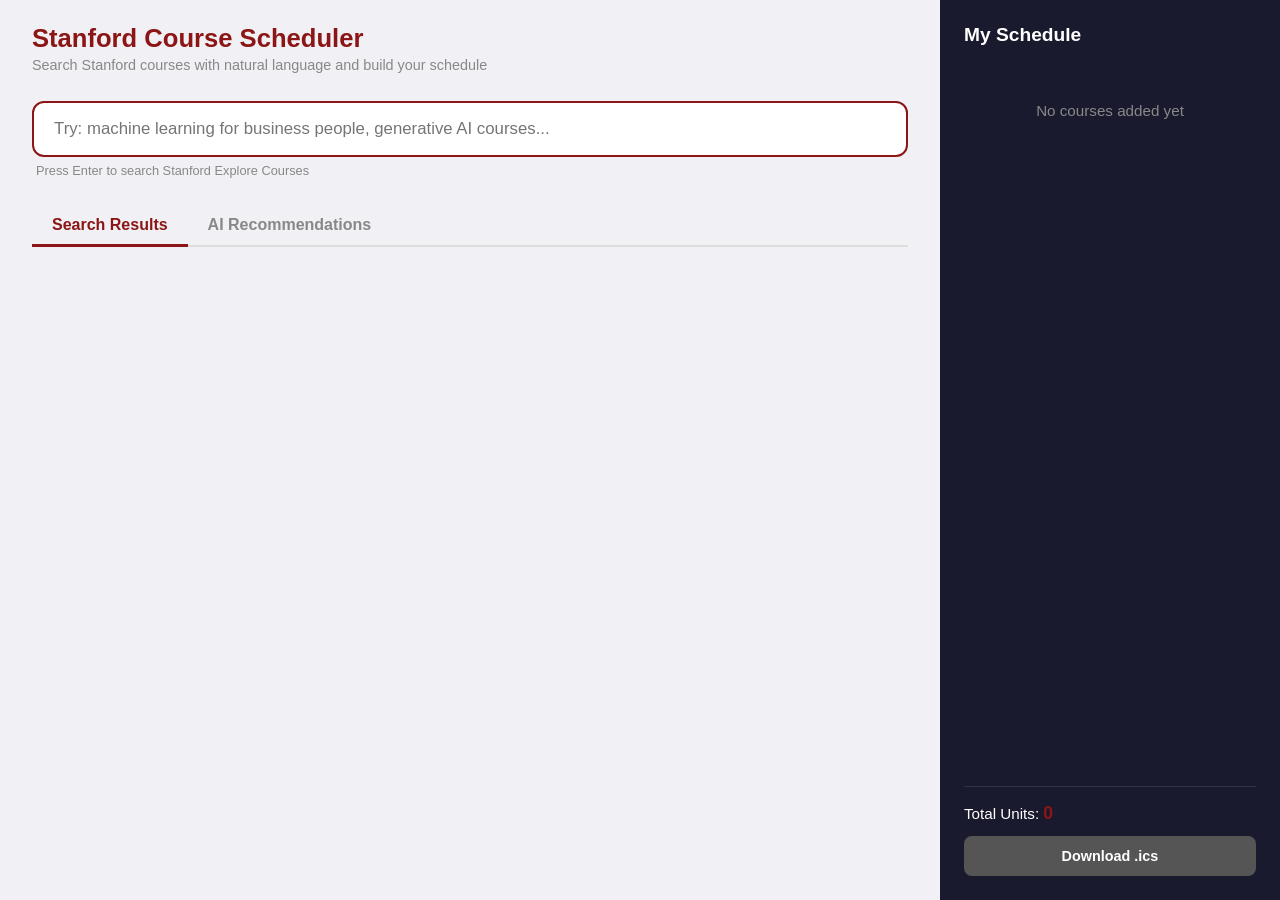
==== stanford_scheduler/templates/index.html @ 3c8c8d0f "feat: Stanford course scheduler web app with NL search and GSB AI recs Co-Authored-By: Claude Opus 4" ====
<!DOCTYPE html>
<html lang="en">
<head>
<meta charset="UTF-8">
<meta name="viewport" content="width=device-width, initial-scale=1.0">
<title>Stanford Course Scheduler</title>
<style>
*{margin:0;padding:0;box-sizing:border-box}
:root{--cardinal:#8C1515;--cardinal-dark:#6b1010;--dark:#1a1a2e;--darker:#16162a;--gray:#f4f4f8;--text:#333;--light-text:#888}
body{font-family:-apple-system,BlinkMacSystemFont,'Segoe UI',Roboto,sans-serif;background:#f0f0f5;color:var(--text);display:flex;min-height:100vh}
.main{flex:1;padding:24px 32px;overflow-y:auto;max-width:calc(100% - 340px)}
.sidebar{width:340px;background:var(--dark);color:#fff;padding:24px;display:flex;flex-direction:column;position:fixed;right:0;top:0;bottom:0;overflow-y:auto}
.logo{font-size:1.6rem;font-weight:700;color:var(--cardinal);margin-bottom:4px}
.subtitle{color:var(--light-text);font-size:.9rem;margin-bottom:28px}
.search-box{position:relative;margin-bottom:28px}
.search-box input{width:100%;padding:16px 20px;font-size:1.05rem;border:2px solid #ddd;border-radius:12px;outline:none;transition:border .2s}
.search-box input:focus{border-color:var(--cardinal)}
.search-box .hint{font-size:.8rem;color:var(--light-text);margin-top:6px;padding-left:4px}
.tabs{display:flex;gap:0;margin-bottom:20px;border-bottom:2px solid #ddd}
.tab{padding:10px 20px;cursor:pointer;font-weight:600;color:var(--light-text);border-bottom:3px solid transparent;margin-bottom:-2px;transition:all .2s}
.tab.active{color:var(--cardinal);border-bottom-color:var(--cardinal)}
.tab:hover{color:var(--cardinal-dark)}
.spinner{display:none;text-align:center;padding:40px}
.spinner.show{display:block}
.spinner::after{content:'';display:inline-block;width:36px;height:36px;border:4px solid #ddd;border-top-color:var(--cardinal);border-radius:50%;animation:spin .7s linear infinite}
@keyframes spin{to{transform:rotate(360deg)}}
.results{display:grid;gap:16px}
.card{background:#fff;border-radius:12px;padding:20px;box-shadow:0 2px 8px rgba(0,0,0,.06);transition:box-shadow .2s}
.card:hover{box-shadow:0 4px 16px rgba(0,0,0,.1)}
.card-code{font-weight:700;font-size:1.05rem;color:var(--cardinal)}
.card-title{font-weight:700;font-size:1.05rem;margin-left:4px}
.card-meta{font-size:.85rem;color:var(--light-text);margin:6px 0 8px}
.card-desc{font-size:.9rem;line-height:1.5;display:-webkit-box;-webkit-line-clamp:2;-webkit-box-orient:vertical;overflow:hidden;cursor:pointer;transition:all .2s}
.card-desc.expanded{-webkit-line-clamp:unset}
.card-category{display:inline-block;background:var(--gray);color:var(--cardinal);font-size:.75rem;font-weight:600;padding:3px 10px;border-radius:20px;margin-bottom:8px}
.card-why{font-size:.85rem;color:#555;font-style:italic;margin:8px 0;line-height:1.4}
.btn-add{background:var(--cardinal);color:#fff;border:none;padding:8px 16px;border-radius:8px;cursor:pointer;font-size:.85rem;font-weight:600;margin-top:10px;transition:background .2s}
.btn-add:hover{background:var(--cardinal-dark)}
.btn-add.added{background:#555;cursor:default}
.empty-msg{text-align:center;color:var(--light-text);padding:40px 0;font-size:.95rem}
/* Sidebar */
.sidebar h2{font-size:1.2rem;margin-bottom:16px;display:flex;align-items:center;gap:8px}
.schedule-list{flex:1;overflow-y:auto}
.schedule-item{background:var(--darker);border-radius:8px;padding:12px;margin-bottom:10px;display:flex;justify-content:space-between;align-items:center}
.schedule-item .info{flex:1}
.schedule-item .info .name{font-size:.9rem;font-weight:600}
.schedule-item .info .units{font-size:.8rem;color:#999}
.btn-remove{background:none;border:none;color:#ff6b6b;cursor:pointer;font-size:1.1rem;padding:4px 8px}
.btn-remove:hover{color:#ff4444}
.sidebar-footer{border-top:1px solid rgba(255,255,255,.1);padding-top:16px;margin-top:16px}
.total-units{font-size:.95rem;margin-bottom:12px}
.total-units span{font-weight:700;color:var(--cardinal);font-size:1.1rem}
.btn-export{width:100%;padding:12px;background:var(--cardinal);color:#fff;border:none;border-radius:8px;font-size:.9rem;font-weight:600;cursor:pointer;transition:background .2s}
.btn-export:hover{background:var(--cardinal-dark)}
.btn-export:disabled{background:#555;cursor:default}
/* Toast */
.toast-container{position:fixed;bottom:24px;left:50%;transform:translateX(-50%);z-index:1000;display:flex;flex-direction:column;gap:8px;align-items:center}
.toast{background:#333;color:#fff;padding:10px 20px;border-radius:8px;font-size:.9rem;animation:fadeInUp .3s,fadeOut .3s 2s forwards;pointer-events:none}
@keyframes fadeInUp{from{opacity:0;transform:translateY(10px)}to{opacity:1;transform:translateY(0)}}
@keyframes fadeOut{to{opacity:0;transform:translateY(-10px)}}
/* Mobile */
@media(max-width:768px){
  .main{max-width:100%;padding:16px}
  .sidebar{position:relative;width:100%}
  body{flex-direction:column}
}
</style>
</head>
<body>
<div class="main">
  <div class="logo">Stanford Course Scheduler</div>
  <p class="subtitle">Search Stanford courses with natural language and build your schedule</p>
  <div class="search-box">
    <input type="text" id="searchInput" placeholder="Try: machine learning for business people, generative AI courses..." autofocus>
    <div class="hint">Press Enter to search Stanford Explore Courses</div>
  </div>
  <div class="tabs">
    <div class="tab active" data-tab="search" onclick="switchTab('search')">Search Results</div>
    <div class="tab" data-tab="recs" onclick="switchTab('recs')">AI Recommendations</div>
  </div>
  <div class="spinner" id="spinner"></div>
  <div class="results" id="searchResults"></div>
  <div class="results" id="recsResults" style="display:none"></div>
</div>
<div class="sidebar">
  <h2>My Schedule</h2>
  <div class="schedule-list" id="scheduleList">
    <div class="empty-msg" id="emptyMsg">No courses added yet</div>
  </div>
  <div class="sidebar-footer">
    <div class="total-units">Total Units: <span id="totalUnits">0</span></div>
    <button class="btn-export" id="exportBtn" onclick="exportICS()" disabled>Download .ics</button>
  </div>
</div>
<div class="toast-container" id="toasts"></div>

<script>
const schedule = [];
const searchInput = document.getElementById('searchInput');
const searchResults = document.getElementById('searchResults');
const recsResults = document.getElementById('recsResults');
const spinner = document.getElementById('spinner');
const scheduleList = document.getElementById('scheduleList');
const emptyMsg = document.getElementById('emptyMsg');
const totalUnitsEl = document.getElementById('totalUnits');
const exportBtn = document.getElementById('exportBtn');

function toast(msg) {
  const t = document.createElement('div');
  t.className = 'toast';
  t.textContent = msg;
  document.getElementById('toasts').appendChild(t);
  setTimeout(() => t.remove(), 2500);
}

function switchTab(tab) {
  document.querySelectorAll('.tab').forEach(t => t.classList.toggle('active', t.dataset.tab === tab));
  searchResults.style.display = tab === 'search' ? 'grid' : 'none';
  recsResults.style.display = tab === 'recs' ? 'grid' : 'none';
  if (tab === 'recs' && recsResults.children.length === 0) loadRecs();
}

function isInSchedule(code) {
  return schedule.some(c => c.code === code);
}

function makeCard(course, isRec) {
  const div = document.createElement('div');
  div.className = 'card';
  const added = isInSchedule(course.code);
  div.innerHTML = `
    ${isRec ? '<div class="card-category">' + course.category + '</div>' : ''}
    <div><span class="card-code">${course.code}</span><span class="card-title"> — ${course.title}</span></div>
    <div class="card-meta">${course.units} units · ${course.term}</div>
    ${isRec ? '<div class="card-why">' + course.why_gsb + '</div>' : ''}
    <div class="card-desc" onclick="this.classList.toggle('expanded')">${course.description || 'No description available.'}</div>
    <button class="btn-add${added ? ' added' : ''}" onclick="addCourse(this, ${JSON.stringify(course).replace(/"/g, '&quot;')})">${added ? 'Added ✓' : '+ Add to Schedule'}</button>
  `;
  return div;
}

function addCourse(btn, course) {
  if (isInSchedule(course.code)) return;
  schedule.push(course);
  btn.classList.add('added');
  btn.textContent = 'Added ✓';
  // Update all cards with same code
  document.querySelectorAll('.btn-add').forEach(b => {
    try {
      const bCourse = JSON.parse(b.getAttribute('onclick').match(/addCourse\(this, (.+)\)$/)?.[1]?.replace(/&quot;/g, '"') || '{}');
      if (bCourse.code === course.code && b !== btn) {
        b.classList.add('added');
        b.textContent = 'Added ✓';
      }
    } catch(e) {}
  });
  renderSchedule();
  toast(`Added ${course.code} to schedule`);
}

function removeCourse(code) {
  const idx = schedule.findIndex(c => c.code === code);
  if (idx > -1) {
    const removed = schedule.splice(idx, 1)[0];
    renderSchedule();
    // Reset add buttons
    document.querySelectorAll('.btn-add.added').forEach(b => {
      try {
        const bCourse = JSON.parse(b.getAttribute('onclick').match(/addCourse\(this, (.+)\)$/)?.[1]?.replace(/&quot;/g, '"') || '{}');
        if (bCourse.code === code) {
          b.classList.remove('added');
          b.textContent = '+ Add to Schedule';
        }
      } catch(e) {}
    });
    toast(`Removed ${removed.code} from schedule`);
  }
}

function renderSchedule() {
  emptyMsg.style.display = schedule.length ? 'none' : 'block';
  const items = scheduleList.querySelectorAll('.schedule-item');
  items.forEach(i => i.remove());
  schedule.forEach(c => {
    const div = document.createElement('div');
    div.className = 'schedule-item';
    div.innerHTML = `
      <div class="info"><div class="name">${c.code} — ${c.title}</div><div class="units">${c.units} units</div></div>
      <button class="btn-remove" onclick="removeCourse('${c.code}')">&times;</button>
    `;
    scheduleList.insertBefore(div, emptyMsg);
  });
  const total = schedule.reduce((s, c) => {
    const n = parseFloat(c.units) || 0;
    return s + n;
  }, 0);
  totalUnitsEl.textContent = total;
  exportBtn.disabled = schedule.length === 0;
}

async function doSearch(query) {
  if (!query.trim()) return;
  spinner.classList.add('show');
  searchResults.innerHTML = '';
  switchTab('search');
  try {
    const resp = await fetch('/api/search?q=' + encodeURIComponent(query));
    const data = await resp.json();
    if (data.error) {
      searchResults.innerHTML = '<div class="empty-msg">Error: ' + data.error + '</div>';
    } else if (data.length === 0) {
      searchResults.innerHTML = '<div class="empty-msg">No courses found. Try different keywords.</div>';
    } else {
      data.forEach(c => searchResults.appendChild(makeCard(c, false)));
    }
  } catch(e) {
    searchResults.innerHTML = '<div class="empty-msg">Search failed. Please try again.</div>';
  }
  spinner.classList.remove('show');
}

async function loadRecs() {
  recsResults.innerHTML = '';
  try {
    const resp = await fetch('/api/recommendations');
    const data = await resp.json();
    data.forEach(c => recsResults.appendChild(makeCard(c, true)));
  } catch(e) {
    recsResults.innerHTML = '<div class="empty-msg">Failed to load recommendations.</div>';
  }
}

function exportICS() {
  if (schedule.length === 0) return;
  let ics = 'BEGIN:VCALENDAR\r\nVERSION:2.0\r\nPRODID:-//Stanford Scheduler//EN\r\n';
  const base = new Date(2025, 8, 22, 9, 0); // Sep 22, 2025 placeholder
  schedule.forEach((c, i) => {
    const start = new Date(base);
    start.setHours(9 + i);
    const end = new Date(start);
    end.setMinutes(end.getMinutes() + 50);
    const fmt = d => d.toISOString().replace(/[-:]/g, '').replace(/\.\d+/, '');
    ics += 'BEGIN:VEVENT\r\n';
    ics += 'SUMMARY:' + c.code + ' - ' + c.title + '\r\n';
    ics += 'DTSTART:' + fmt(start) + '\r\n';
    ics += 'DTEND:' + fmt(end) + '\r\n';
    ics += 'DESCRIPTION:' + (c.units || '') + ' units\\n' + (c.description || '').substring(0, 200).replace(/\n/g, '\\n') + '\r\n';
    ics += 'RRULE:FREQ=WEEKLY;COUNT=10\r\n';
    ics += 'END:VEVENT\r\n';
  });
  ics += 'END:VCALENDAR\r\n';
  const blob = new Blob([ics], {type: 'text/calendar'});
  const a = document.createElement('a');
  a.href = URL.createObjectURL(blob);
  a.download = 'stanford_schedule.ics';
  a.click();
  toast('Schedule exported as .ics');
}

searchInput.addEventListener('keydown', e => {
  if (e.key === 'Enter') doSearch(searchInput.value);
});
</script>
</body>
</html>
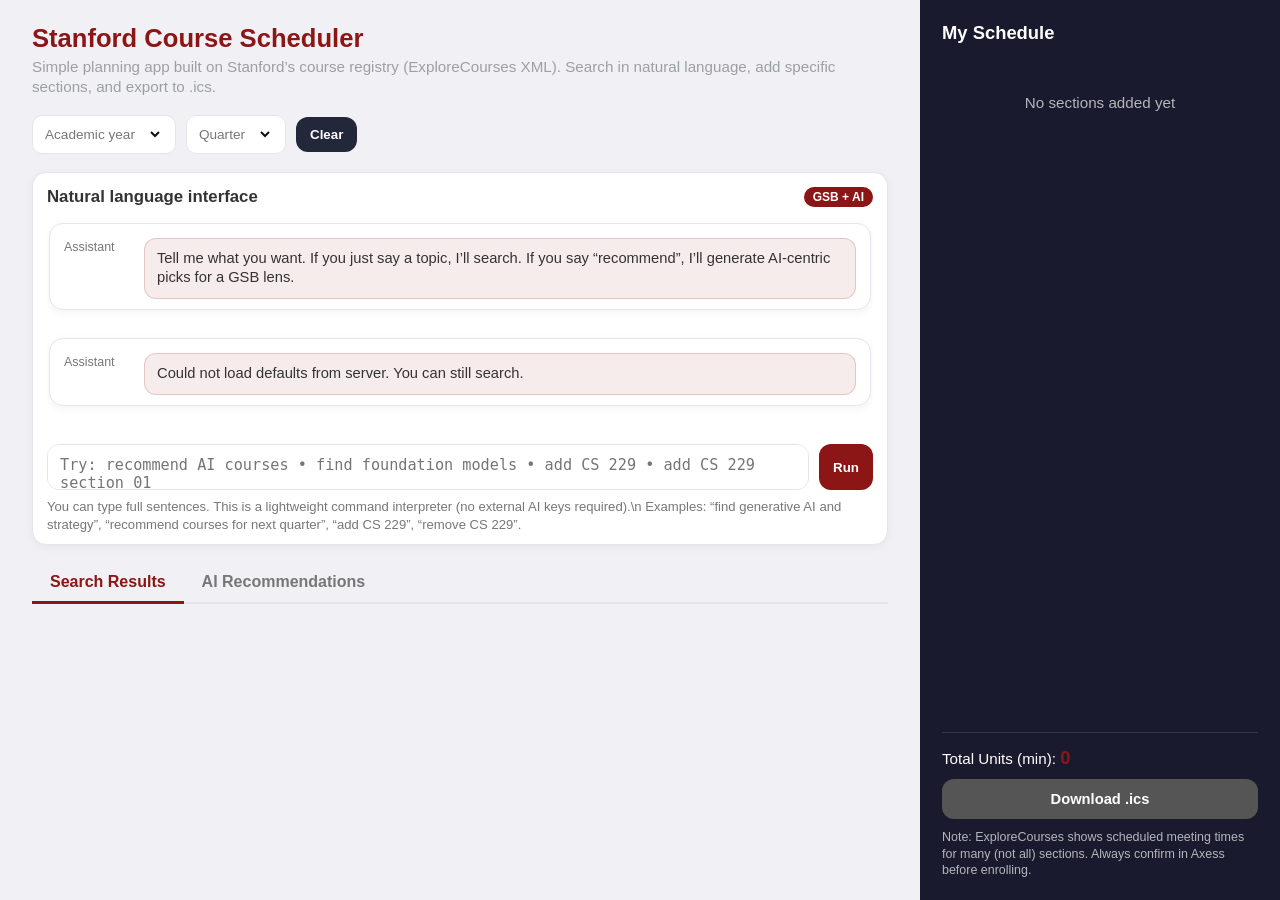
==== commit 994c54f0: "feat: Stanford course scheduler with NL commands, section scheduling, and AI recs" ====
--- a/stanford_scheduler/templates/index.html
+++ b/stanford_scheduler/templates/index.html
@@ -1,265 +1,721 @@
 <!DOCTYPE html>
 <html lang="en">
 <head>
-<meta charset="UTF-8">
-<meta name="viewport" content="width=device-width, initial-scale=1.0">
+<meta charset="UTF-8" />
+<meta name="viewport" content="width=device-width, initial-scale=1.0" />
 <title>Stanford Course Scheduler</title>
 <style>
 *{margin:0;padding:0;box-sizing:border-box}
-:root{--cardinal:#8C1515;--cardinal-dark:#6b1010;--dark:#1a1a2e;--darker:#16162a;--gray:#f4f4f8;--text:#333;--light-text:#888}
+:root{--cardinal:#8C1515;--cardinal-dark:#6b1010;--dark:#1a1a2e;--darker:#16162a;--gray:#f4f4f8;--text:#333;--light-text:#777;--border:#e5e5ee}
 body{font-family:-apple-system,BlinkMacSystemFont,'Segoe UI',Roboto,sans-serif;background:#f0f0f5;color:var(--text);display:flex;min-height:100vh}
-.main{flex:1;padding:24px 32px;overflow-y:auto;max-width:calc(100% - 340px)}
-.sidebar{width:340px;background:var(--dark);color:#fff;padding:24px;display:flex;flex-direction:column;position:fixed;right:0;top:0;bottom:0;overflow-y:auto}
-.logo{font-size:1.6rem;font-weight:700;color:var(--cardinal);margin-bottom:4px}
-.subtitle{color:var(--light-text);font-size:.9rem;margin-bottom:28px}
-.search-box{position:relative;margin-bottom:28px}
-.search-box input{width:100%;padding:16px 20px;font-size:1.05rem;border:2px solid #ddd;border-radius:12px;outline:none;transition:border .2s}
-.search-box input:focus{border-color:var(--cardinal)}
-.search-box .hint{font-size:.8rem;color:var(--light-text);margin-top:6px;padding-left:4px}
-.tabs{display:flex;gap:0;margin-bottom:20px;border-bottom:2px solid #ddd}
-.tab{padding:10px 20px;cursor:pointer;font-weight:600;color:var(--light-text);border-bottom:3px solid transparent;margin-bottom:-2px;transition:all .2s}
+.main{flex:1;padding:24px 32px;overflow-y:auto;max-width:calc(100% - 360px)}
+.sidebar{width:360px;background:var(--dark);color:#fff;padding:22px;display:flex;flex-direction:column;position:fixed;right:0;top:0;bottom:0;overflow-y:auto}
+.logo{font-size:1.6rem;font-weight:800;color:var(--cardinal);margin-bottom:4px}
+.subtitle{color:#9aa0a6;font-size:.95rem;margin-bottom:18px;line-height:1.3}
+
+.controls{display:flex;gap:10px;flex-wrap:wrap;align-items:center;margin:12px 0 18px}
+.select{display:flex;gap:8px;align-items:center;background:#fff;border:1px solid var(--border);border-radius:10px;padding:10px 12px}
+.select label{font-size:.85rem;color:var(--light-text)}
+.select select{border:none;outline:none;background:transparent;font-weight:700;color:#111}
+
+.assistant{background:#fff;border:1px solid var(--border);border-radius:14px;padding:14px 14px 10px;margin-bottom:18px;box-shadow:0 2px 10px rgba(0,0,0,.05)}
+.assistant-title{display:flex;justify-content:space-between;align-items:center;margin-bottom:10px}
+.assistant-title h3{font-size:1.05rem}
+.badge{font-size:.75rem;color:#fff;background:var(--cardinal);padding:3px 9px;border-radius:999px;font-weight:700}
+.chat{max-height:220px;overflow:auto;padding:6px 2px 10px;display:flex;flex-direction:column;gap:10px}
+.msg{display:flex;gap:10px}
+.msg .role{width:70px;font-size:.78rem;color:var(--light-text);padding-top:2px}
+.msg .bubble{flex:1;background:var(--gray);border-radius:12px;padding:10px 12px;font-size:.92rem;line-height:1.35}
+.msg.user .bubble{background:#fff;border:1px solid var(--border)}
+.msg.assistant .bubble{background:rgba(140,21,21,.08);border:1px solid rgba(140,21,21,.18)}
+
+.command{display:flex;gap:10px;margin-top:10px}
+.command textarea{flex:1;resize:none;height:46px;padding:11px 12px;border:1px solid var(--border);border-radius:12px;font-size:.95rem;outline:none}
+.command textarea:focus{border-color:var(--cardinal)}
+.btn{background:var(--cardinal);color:#fff;border:none;padding:10px 14px;border-radius:12px;cursor:pointer;font-weight:800}
+.btn:hover{background:var(--cardinal-dark)}
+.btn.secondary{background:#22273a}
+.btn.secondary:hover{background:#1c2030}
+.hint{font-size:.82rem;color:var(--light-text);margin-top:8px;line-height:1.35}
+
+.tabs{display:flex;gap:0;margin-top:18px;margin-bottom:14px;border-bottom:2px solid var(--border)}
+.tab{padding:10px 18px;cursor:pointer;font-weight:800;color:var(--light-text);border-bottom:3px solid transparent;margin-bottom:-2px;transition:all .2s}
 .tab.active{color:var(--cardinal);border-bottom-color:var(--cardinal)}
 .tab:hover{color:var(--cardinal-dark)}
-.spinner{display:none;text-align:center;padding:40px}
+
+.spinner{display:none;text-align:center;padding:30px}
 .spinner.show{display:block}
-.spinner::after{content:'';display:inline-block;width:36px;height:36px;border:4px solid #ddd;border-top-color:var(--cardinal);border-radius:50%;animation:spin .7s linear infinite}
+.spinner::after{content:'';display:inline-block;width:34px;height:34px;border:4px solid #ddd;border-top-color:var(--cardinal);border-radius:50%;animation:spin .7s linear infinite}
 @keyframes spin{to{transform:rotate(360deg)}}
-.results{display:grid;gap:16px}
-.card{background:#fff;border-radius:12px;padding:20px;box-shadow:0 2px 8px rgba(0,0,0,.06);transition:box-shadow .2s}
-.card:hover{box-shadow:0 4px 16px rgba(0,0,0,.1)}
-.card-code{font-weight:700;font-size:1.05rem;color:var(--cardinal)}
-.card-title{font-weight:700;font-size:1.05rem;margin-left:4px}
-.card-meta{font-size:.85rem;color:var(--light-text);margin:6px 0 8px}
-.card-desc{font-size:.9rem;line-height:1.5;display:-webkit-box;-webkit-line-clamp:2;-webkit-box-orient:vertical;overflow:hidden;cursor:pointer;transition:all .2s}
+
+.results{display:grid;gap:14px}
+.card{background:#fff;border-radius:14px;padding:18px;border:1px solid var(--border);box-shadow:0 2px 10px rgba(0,0,0,.04)}
+.card-top{display:flex;justify-content:space-between;gap:14px}
+.card-code{font-weight:900;font-size:1.05rem;color:var(--cardinal)}
+.card-title{font-weight:900;font-size:1.05rem;margin-left:4px}
+.card-meta{font-size:.84rem;color:var(--light-text);margin:6px 0 10px}
+.card-desc{font-size:.9rem;line-height:1.5;display:-webkit-box;-webkit-line-clamp:3;-webkit-box-orient:vertical;overflow:hidden;cursor:pointer}
 .card-desc.expanded{-webkit-line-clamp:unset}
-.card-category{display:inline-block;background:var(--gray);color:var(--cardinal);font-size:.75rem;font-weight:600;padding:3px 10px;border-radius:20px;margin-bottom:8px}
-.card-why{font-size:.85rem;color:#555;font-style:italic;margin:8px 0;line-height:1.4}
-.btn-add{background:var(--cardinal);color:#fff;border:none;padding:8px 16px;border-radius:8px;cursor:pointer;font-size:.85rem;font-weight:600;margin-top:10px;transition:background .2s}
-.btn-add:hover{background:var(--cardinal-dark)}
-.btn-add.added{background:#555;cursor:default}
-.empty-msg{text-align:center;color:var(--light-text);padding:40px 0;font-size:.95rem}
+
+.smalllink{font-size:.85rem;color:var(--cardinal);text-decoration:none;font-weight:800}
+.smalllink:hover{text-decoration:underline}
+
+.section-list{margin-top:12px;border-top:1px dashed var(--border);padding-top:12px;display:flex;flex-direction:column;gap:10px}
+.section{display:flex;justify-content:space-between;gap:12px;background:var(--gray);border-radius:12px;padding:10px 12px;border:1px solid rgba(0,0,0,.03)}
+.section .left{flex:1}
+.section .line1{font-weight:900;font-size:.9rem}
+.section .line2{font-size:.84rem;color:#555;margin-top:2px}
+.section .line3{font-size:.82rem;color:var(--light-text);margin-top:2px}
+.section button{align-self:center}
+
+.tag{display:inline-block;background:var(--gray);color:var(--cardinal);font-size:.72rem;font-weight:900;padding:3px 10px;border-radius:999px;margin-bottom:8px}
+.why{font-size:.86rem;color:#444;font-style:italic;margin:8px 0 10px;line-height:1.35}
+.empty-msg{text-align:center;color:var(--light-text);padding:32px 0;font-size:.95rem}
+
 /* Sidebar */
-.sidebar h2{font-size:1.2rem;margin-bottom:16px;display:flex;align-items:center;gap:8px}
-.schedule-list{flex:1;overflow-y:auto}
-.schedule-item{background:var(--darker);border-radius:8px;padding:12px;margin-bottom:10px;display:flex;justify-content:space-between;align-items:center}
-.schedule-item .info{flex:1}
-.schedule-item .info .name{font-size:.9rem;font-weight:600}
-.schedule-item .info .units{font-size:.8rem;color:#999}
-.btn-remove{background:none;border:none;color:#ff6b6b;cursor:pointer;font-size:1.1rem;padding:4px 8px}
-.btn-remove:hover{color:#ff4444}
-.sidebar-footer{border-top:1px solid rgba(255,255,255,.1);padding-top:16px;margin-top:16px}
-.total-units{font-size:.95rem;margin-bottom:12px}
-.total-units span{font-weight:700;color:var(--cardinal);font-size:1.1rem}
-.btn-export{width:100%;padding:12px;background:var(--cardinal);color:#fff;border:none;border-radius:8px;font-size:.9rem;font-weight:600;cursor:pointer;transition:background .2s}
+.sidebar h2{font-size:1.15rem;margin-bottom:10px}
+.schedule-list{flex:1;overflow:auto;margin-top:8px}
+.schedule-item{background:var(--darker);border-radius:12px;padding:12px;margin-bottom:10px;border:1px solid rgba(255,255,255,.08)}
+.schedule-item .name{font-size:.92rem;font-weight:900}
+.schedule-item .meta{font-size:.82rem;color:#b4b6bd;margin-top:4px;line-height:1.25}
+.schedule-item .meta b{color:#fff}
+.schedule-item .actions{display:flex;justify-content:space-between;align-items:center;margin-top:8px}
+.btn-remove{background:none;border:none;color:#ff6b6b;cursor:pointer;font-size:.95rem;font-weight:900;padding:6px 8px;border-radius:10px}
+.btn-remove:hover{background:rgba(255,107,107,.12)}
+
+.sidebar-footer{border-top:1px solid rgba(255,255,255,.12);padding-top:14px;margin-top:12px}
+.total-units{font-size:.95rem;margin-bottom:10px}
+.total-units span{font-weight:900;color:var(--cardinal);font-size:1.15rem}
+.btn-export{width:100%;padding:12px;background:var(--cardinal);color:#fff;border:none;border-radius:12px;font-size:.92rem;font-weight:900;cursor:pointer}
 .btn-export:hover{background:var(--cardinal-dark)}
 .btn-export:disabled{background:#555;cursor:default}
-/* Toast */
-.toast-container{position:fixed;bottom:24px;left:50%;transform:translateX(-50%);z-index:1000;display:flex;flex-direction:column;gap:8px;align-items:center}
-.toast{background:#333;color:#fff;padding:10px 20px;border-radius:8px;font-size:.9rem;animation:fadeInUp .3s,fadeOut .3s 2s forwards;pointer-events:none}
+
+.toast-container{position:fixed;bottom:22px;left:50%;transform:translateX(-50%);z-index:1000;display:flex;flex-direction:column;gap:8px;align-items:center}
+.toast{background:#111827;color:#fff;padding:10px 16px;border-radius:12px;font-size:.9rem;animation:fadeInUp .25s,fadeOut .25s 2.2s forwards;pointer-events:none;max-width:92vw}
 @keyframes fadeInUp{from{opacity:0;transform:translateY(10px)}to{opacity:1;transform:translateY(0)}}
 @keyframes fadeOut{to{opacity:0;transform:translateY(-10px)}}
-/* Mobile */
-@media(max-width:768px){
+
+@media(max-width:920px){
+  body{flex-direction:column}
   .main{max-width:100%;padding:16px}
   .sidebar{position:relative;width:100%}
-  body{flex-direction:column}
 }
 </style>
 </head>
 <body>
-<div class="main">
-  <div class="logo">Stanford Course Scheduler</div>
-  <p class="subtitle">Search Stanford courses with natural language and build your schedule</p>
-  <div class="search-box">
-    <input type="text" id="searchInput" placeholder="Try: machine learning for business people, generative AI courses..." autofocus>
-    <div class="hint">Press Enter to search Stanford Explore Courses</div>
+  <div class="main">
+    <div class="logo">Stanford Course Scheduler</div>
+    <p class="subtitle">
+      Simple planning app built on Stanford’s course registry (ExploreCourses XML). Search in natural language, add specific sections, and export to .ics.
+    </p>
+
+    <div class="controls">
+      <div class="select"><label for="yearSel">Academic year</label><select id="yearSel"></select></div>
+      <div class="select"><label for="qSel">Quarter</label><select id="qSel"></select></div>
+      <button class="btn secondary" id="clearBtn" title="Clear search + recommendations">Clear</button>
+    </div>
+
+    <div class="assistant">
+      <div class="assistant-title">
+        <h3>Natural language interface</h3>
+        <span class="badge">GSB + AI</span>
+      </div>
+      <div class="chat" id="chat"></div>
+      <div class="command">
+        <textarea id="cmd" placeholder="Try: recommend AI courses • find foundation models • add CS 229 • add CS 229 section 01"></textarea>
+        <button class="btn" id="runBtn">Run</button>
+      </div>
+      <div class="hint">
+        You can type full sentences. This is a lightweight command interpreter (no external AI keys required).\n
+        Examples: “find generative AI and strategy”, “recommend courses for next quarter”, “add CS 229”, “remove CS 229”.
+      </div>
+    </div>
+
+    <div class="tabs">
+      <div class="tab active" data-tab="search" onclick="switchTab('search')">Search Results</div>
+      <div class="tab" data-tab="recs" onclick="switchTab('recs')">AI Recommendations</div>
+    </div>
+
+    <div class="spinner" id="spinner"></div>
+    <div class="results" id="searchResults"></div>
+    <div class="results" id="recsResults" style="display:none"></div>
   </div>
-  <div class="tabs">
-    <div class="tab active" data-tab="search" onclick="switchTab('search')">Search Results</div>
-    <div class="tab" data-tab="recs" onclick="switchTab('recs')">AI Recommendations</div>
+
+  <div class="sidebar">
+    <h2>My Schedule</h2>
+    <div class="schedule-list" id="scheduleList">
+      <div class="empty-msg" id="emptyMsg" style="color:#b4b6bd">No sections added yet</div>
+    </div>
+    <div class="sidebar-footer">
+      <div class="total-units">Total Units (min): <span id="totalUnits">0</span></div>
+      <button class="btn-export" id="exportBtn" onclick="exportICS()" disabled>Download .ics</button>
+      <div style="margin-top:10px;color:#b4b6bd;font-size:.78rem;line-height:1.3">
+        Note: ExploreCourses shows scheduled meeting times for many (not all) sections. Always confirm in Axess before enrolling.
+      </div>
+    </div>
   </div>
-  <div class="spinner" id="spinner"></div>
-  <div class="results" id="searchResults"></div>
-  <div class="results" id="recsResults" style="display:none"></div>
-</div>
-<div class="sidebar">
-  <h2>My Schedule</h2>
-  <div class="schedule-list" id="scheduleList">
-    <div class="empty-msg" id="emptyMsg">No courses added yet</div>
-  </div>
-  <div class="sidebar-footer">
-    <div class="total-units">Total Units: <span id="totalUnits">0</span></div>
-    <button class="btn-export" id="exportBtn" onclick="exportICS()" disabled>Download .ics</button>
-  </div>
-</div>
-<div class="toast-container" id="toasts"></div>
+
+  <div class="toast-container" id="toasts"></div>
 
 <script>
-const schedule = [];
-const searchInput = document.getElementById('searchInput');
+const chatEl = document.getElementById('chat');
+const cmdEl = document.getElementById('cmd');
+const runBtn = document.getElementById('runBtn');
+const spinner = document.getElementById('spinner');
 const searchResults = document.getElementById('searchResults');
 const recsResults = document.getElementById('recsResults');
-const spinner = document.getElementById('spinner');
 const scheduleList = document.getElementById('scheduleList');
 const emptyMsg = document.getElementById('emptyMsg');
 const totalUnitsEl = document.getElementById('totalUnits');
 const exportBtn = document.getElementById('exportBtn');
+const yearSel = document.getElementById('yearSel');
+const qSel = document.getElementById('qSel');
+const clearBtn = document.getElementById('clearBtn');
+
+let academicYear = null;
+let quarter = null;
+
+// Each entry is a *section*.
+let schedule = [];
 
 function toast(msg) {
   const t = document.createElement('div');
   t.className = 'toast';
   t.textContent = msg;
   document.getElementById('toasts').appendChild(t);
-  setTimeout(() => t.remove(), 2500);
+  setTimeout(() => t.remove(), 2600);
+}
+
+function addMsg(role, text) {
+  const div = document.createElement('div');
+  div.className = 'msg ' + role;
+  div.innerHTML = `<div class="role">${role === 'user' ? 'You' : 'Assistant'}</div><div class="bubble"></div>`;
+  div.querySelector('.bubble').textContent = text;
+  chatEl.appendChild(div);
+  chatEl.scrollTop = chatEl.scrollHeight;
 }
 
 function switchTab(tab) {
   document.querySelectorAll('.tab').forEach(t => t.classList.toggle('active', t.dataset.tab === tab));
   searchResults.style.display = tab === 'search' ? 'grid' : 'none';
   recsResults.style.display = tab === 'recs' ? 'grid' : 'none';
-  if (tab === 'recs' && recsResults.children.length === 0) loadRecs();
-}
-
-function isInSchedule(code) {
-  return schedule.some(c => c.code === code);
-}
-
-function makeCard(course, isRec) {
-  const div = document.createElement('div');
-  div.className = 'card';
-  const added = isInSchedule(course.code);
-  div.innerHTML = `
-    ${isRec ? '<div class="card-category">' + course.category + '</div>' : ''}
-    <div><span class="card-code">${course.code}</span><span class="card-title"> — ${course.title}</span></div>
-    <div class="card-meta">${course.units} units · ${course.term}</div>
-    ${isRec ? '<div class="card-why">' + course.why_gsb + '</div>' : ''}
-    <div class="card-desc" onclick="this.classList.toggle('expanded')">${course.description || 'No description available.'}</div>
-    <button class="btn-add${added ? ' added' : ''}" onclick="addCourse(this, ${JSON.stringify(course).replace(/"/g, '&quot;')})">${added ? 'Added ✓' : '+ Add to Schedule'}</button>
-  `;
-  return div;
-}
-
-function addCourse(btn, course) {
-  if (isInSchedule(course.code)) return;
-  schedule.push(course);
-  btn.classList.add('added');
-  btn.textContent = 'Added ✓';
-  // Update all cards with same code
-  document.querySelectorAll('.btn-add').forEach(b => {
-    try {
-      const bCourse = JSON.parse(b.getAttribute('onclick').match(/addCourse\(this, (.+)\)$/)?.[1]?.replace(/&quot;/g, '"') || '{}');
-      if (bCourse.code === course.code && b !== btn) {
-        b.classList.add('added');
-        b.textContent = 'Added ✓';
-      }
-    } catch(e) {}
-  });
-  renderSchedule();
-  toast(`Added ${course.code} to schedule`);
-}
-
-function removeCourse(code) {
-  const idx = schedule.findIndex(c => c.code === code);
-  if (idx > -1) {
-    const removed = schedule.splice(idx, 1)[0];
-    renderSchedule();
-    // Reset add buttons
-    document.querySelectorAll('.btn-add.added').forEach(b => {
-      try {
-        const bCourse = JSON.parse(b.getAttribute('onclick').match(/addCourse\(this, (.+)\)$/)?.[1]?.replace(/&quot;/g, '"') || '{}');
-        if (bCourse.code === code) {
-          b.classList.remove('added');
-          b.textContent = '+ Add to Schedule';
-        }
-      } catch(e) {}
-    });
-    toast(`Removed ${removed.code} from schedule`);
-  }
+}
+
+function setLoading(isLoading) {
+  spinner.classList.toggle('show', !!isLoading);
+}
+
+function loadLocal() {
+  try {
+    const raw = localStorage.getItem('stan_sched_state');
+    if (!raw) return;
+    const st = JSON.parse(raw);
+    schedule = Array.isArray(st.schedule) ? st.schedule : [];
+    academicYear = st.academicYear || academicYear;
+    quarter = st.quarter || quarter;
+  } catch (e) {}
+}
+
+function saveLocal() {
+  try {
+    localStorage.setItem('stan_sched_state', JSON.stringify({ schedule, academicYear, quarter }));
+  } catch (e) {}
+}
+
+function normalizeUnits(units) {
+  // Return the minimum units as a number.
+  const s = (units || '').toString().trim();
+  const m = s.match(/(\d+(?:\.\d+)?)(?:\s*-\s*(\d+(?:\.\d+)?))?/);
+  if (!m) return 0;
+  return parseFloat(m[1]) || 0;
+}
+
+function sectionKey(sec) {
+  return [sec.term, sec.courseCode, sec.component, sec.sectionNumber, sec.classId].filter(Boolean).join('|');
+}
+
+function isInSchedule(sec) {
+  const key = sectionKey(sec);
+  return schedule.some(s => sectionKey(s) === key);
+}
+
+function meetingSummary(schedules) {
+  if (!schedules || !schedules.length) return 'Meeting time: TBA';
+  // Pick the first schedule line for summary.
+  const sc = schedules[0];
+  const days = (sc.days || []).join('/');
+  const time = (sc.startTime && sc.endTime) ? `${sc.startTime.replace(':00','')}–${sc.endTime.replace(':00','')}` : 'Time TBA';
+  const loc = sc.location ? ` @ ${sc.location}` : '';
+  return `${days} ${time}${loc}`.trim();
 }
 
 function renderSchedule() {
   emptyMsg.style.display = schedule.length ? 'none' : 'block';
-  const items = scheduleList.querySelectorAll('.schedule-item');
-  items.forEach(i => i.remove());
-  schedule.forEach(c => {
+  scheduleList.querySelectorAll('.schedule-item').forEach(n => n.remove());
+
+  schedule.forEach((sec, idx) => {
     const div = document.createElement('div');
     div.className = 'schedule-item';
     div.innerHTML = `
-      <div class="info"><div class="name">${c.code} — ${c.title}</div><div class="units">${c.units} units</div></div>
-      <button class="btn-remove" onclick="removeCourse('${c.code}')">&times;</button>
+      <div class="name">${sec.courseCode} — ${sec.title}</div>
+      <div class="meta"><b>${sec.term}</b> · ${sec.component} ${sec.sectionNumber || ''} · ${meetingSummary(sec.schedules)}</div>
+      <div class="actions">
+        <div style="color:#b4b6bd;font-size:.8rem">Units: ${sec.units || 'TBD'}</div>
+        <button class="btn-remove" onclick="removeSchedule(${idx})">Remove</button>
+      </div>
     `;
     scheduleList.insertBefore(div, emptyMsg);
   });
-  const total = schedule.reduce((s, c) => {
-    const n = parseFloat(c.units) || 0;
-    return s + n;
-  }, 0);
-  totalUnitsEl.textContent = total;
+
+  const total = schedule.reduce((sum, s) => sum + normalizeUnits(s.units), 0);
+  totalUnitsEl.textContent = total.toFixed(total % 1 === 0 ? 0 : 1);
   exportBtn.disabled = schedule.length === 0;
+
+  saveLocal();
+}
+
+function removeSchedule(idx) {
+  const removed = schedule.splice(idx, 1)[0];
+  renderSchedule();
+  toast(`Removed ${removed.courseCode} ${removed.component} ${removed.sectionNumber || ''}`);
+}
+
+function makeSectionRow(course, sec) {
+  const div = document.createElement('div');
+  div.className = 'section';
+
+  const daysTime = sec.schedules && sec.schedules.length ? meetingSummary(sec.schedules) : 'Meeting time: TBA';
+  const status = sec.enrollStatus ? ` · ${sec.enrollStatus}` : '';
+
+  const payload = {
+    courseCode: course.code,
+    title: course.title,
+    units: sec.units || course.units,
+    term: sec.term,
+    classId: sec.classId,
+    component: sec.component,
+    sectionNumber: sec.sectionNumber,
+    schedules: sec.schedules || [],
+  };
+
+  const added = isInSchedule(payload);
+
+  div.innerHTML = `
+    <div class="left">
+      <div class="line1">${sec.component} ${sec.sectionNumber || ''}<span style="color:#6b7280;font-weight:800">${status}</span></div>
+      <div class="line2">${daysTime}</div>
+      <div class="line3">Class ID: ${sec.classId || '—'} · Units: ${payload.units || 'TBD'}</div>
+    </div>
+  `;
+
+  const btn = document.createElement('button');
+  btn.className = 'btn';
+  btn.style.padding = '8px 12px';
+  btn.style.borderRadius = '12px';
+  btn.textContent = added ? 'Added ✓' : '+ Add';
+  if (added) {
+    btn.disabled = true;
+    btn.style.background = '#555';
+    btn.style.cursor = 'default';
+  } else {
+    btn.onclick = () => {
+      schedule.push(payload);
+      renderSchedule();
+      btn.textContent = 'Added ✓';
+      btn.disabled = true;
+      btn.style.background = '#555';
+      toast(`Added ${payload.courseCode} ${payload.component} ${payload.sectionNumber || ''}`);
+    };
+  }
+
+  div.appendChild(btn);
+  return div;
+}
+
+function makeCourseCard(course) {
+  const div = document.createElement('div');
+  div.className = 'card';
+
+  const terms = (course.terms && course.terms.length) ? course.terms.map(t => t.split(' ').slice(-1)[0]).join(', ') : '—';
+  const offered = course.sections && course.sections.length;
+
+  div.innerHTML = `
+    <div class="card-top">
+      <div>
+        <div><span class="card-code">${course.code}</span><span class="card-title"> — ${course.title || ''}</span></div>
+        <div class="card-meta">Units: ${course.units || 'TBD'} · Offered: ${terms}</div>
+      </div>
+    </div>
+    <div class="card-desc" title="Click to expand">${course.description || 'No description available.'}</div>
+  `;
+
+  div.querySelector('.card-desc').onclick = (e) => e.target.classList.toggle('expanded');
+
+  const secWrap = document.createElement('div');
+  secWrap.className = 'section-list';
+
+  if (!offered) {
+    secWrap.innerHTML = `<div style="color:var(--light-text);font-size:.9rem">No scheduled sections found for <b>${quarter}</b>. (This course may still exist in the catalog.)</div>`;
+  } else {
+    course.sections.forEach(sec => secWrap.appendChild(makeSectionRow(course, sec)));
+  }
+
+  div.appendChild(secWrap);
+  return div;
+}
+
+function makeRecCard(course) {
+  const div = document.createElement('div');
+  div.className = 'card';
+  const terms = (course.terms && course.terms.length) ? course.terms.map(t => t.split(' ').slice(-1)[0]).join(', ') : '—';
+  div.innerHTML = `
+    <div class="tag">${course.category || 'AI'}</div>
+    <div><span class="card-code">${course.code}</span><span class="card-title"> — ${course.title || ''}</span></div>
+    <div class="card-meta">Units: ${course.units || 'TBD'} · Offered: ${terms}</div>
+    <div class="why">${course.why_gsb || ''}</div>
+    <div class="card-desc" title="Click to expand">${course.description || 'No description available.'}</div>
+    ${course.link ? `<div style="margin-top:10px"><a class="smalllink" href="${course.link}" target="_blank" rel="noreferrer">Open in ExploreCourses →</a></div>` : ''}
+    <div class="section-list" style="margin-top:12px"></div>
+  `;
+
+  div.querySelector('.card-desc').onclick = (e) => e.target.classList.toggle('expanded');
+
+  const secWrap = div.querySelector('.section-list');
+  if (!course.sections || !course.sections.length) {
+    secWrap.innerHTML = `<div style="color:var(--light-text);font-size:.9rem">No scheduled sections found for <b>${quarter}</b>.</div>`;
+  } else {
+    course.sections.forEach(sec => secWrap.appendChild(makeSectionRow(course, sec)));
+  }
+
+  return div;
+}
+
+async function apiGet(url) {
+  const resp = await fetch(url);
+  const data = await resp.json();
+  if (data && data.error) throw new Error(data.error);
+  return data;
 }
 
 async function doSearch(query) {
-  if (!query.trim()) return;
-  spinner.classList.add('show');
+  setLoading(true);
   searchResults.innerHTML = '';
   switchTab('search');
+
   try {
-    const resp = await fetch('/api/search?q=' + encodeURIComponent(query));
-    const data = await resp.json();
-    if (data.error) {
-      searchResults.innerHTML = '<div class="empty-msg">Error: ' + data.error + '</div>';
-    } else if (data.length === 0) {
-      searchResults.innerHTML = '<div class="empty-msg">No courses found. Try different keywords.</div>';
+    const data = await apiGet(`/api/search?q=${encodeURIComponent(query)}&year=${encodeURIComponent(academicYear||'')}&quarter=${encodeURIComponent(quarter||'')}&scheduledOnly=1`);
+    if (!Array.isArray(data) || data.length === 0) {
+      searchResults.innerHTML = '<div class="empty-msg">No matching courses found. Try different keywords.</div>';
+      addMsg('assistant', `No results for “${query}”. Try broader terms (e.g., “machine learning”, “foundation models”, “AI policy”).`);
     } else {
-      data.forEach(c => searchResults.appendChild(makeCard(c, false)));
-    }
-  } catch(e) {
-    searchResults.innerHTML = '<div class="empty-msg">Search failed. Please try again.</div>';
-  }
-  spinner.classList.remove('show');
+      data.forEach(c => searchResults.appendChild(makeCourseCard(c)));
+      addMsg('assistant', `Found ${data.length} courses for “${query}”. Add a specific section (LEC/DIS/etc.) to your schedule from each card.`);
+    }
+  } catch (e) {
+    searchResults.innerHTML = `<div class="empty-msg">Search failed: ${e.message}</div>`;
+    addMsg('assistant', `Search failed: ${e.message}`);
+  }
+
+  setLoading(false);
 }
 
 async function loadRecs() {
+  setLoading(true);
   recsResults.innerHTML = '';
+  switchTab('recs');
+
   try {
-    const resp = await fetch('/api/recommendations');
-    const data = await resp.json();
-    data.forEach(c => recsResults.appendChild(makeCard(c, true)));
-  } catch(e) {
-    recsResults.innerHTML = '<div class="empty-msg">Failed to load recommendations.</div>';
-  }
+    const data = await apiGet(`/api/recommendations?year=${encodeURIComponent(academicYear||'')}&quarter=${encodeURIComponent(quarter||'')}`);
+    if (!Array.isArray(data) || data.length === 0) {
+      recsResults.innerHTML = '<div class="empty-msg">No recommendations returned.</div>';
+      addMsg('assistant', 'No recommendations returned (unexpected).');
+    } else {
+      data.forEach(c => recsResults.appendChild(makeRecCard(c)));
+      addMsg('assistant', `Here are AI-centric picks for a GSB lens (filtered to sections scheduled in ${quarter}, if available).`);
+    }
+  } catch (e) {
+    recsResults.innerHTML = `<div class="empty-msg">Failed to load recommendations: ${e.message}</div>`;
+    addMsg('assistant', `Failed to load recommendations: ${e.message}`);
+  }
+
+  setLoading(false);
+}
+
+function parseCourseCode(text) {
+  // Match things like "CS 229", "CS229", "MS&E 226", "MSE 226".
+  const m = text.toUpperCase().match(/\b([A-Z]{2,5}(?:\s*&\s*E)?)(?:\s|-)?(\d{1,3}[A-Z]?)\b/);
+  if (!m) return null;
+  let subj = m[1].replace(/\s+/g,'');
+  // Allow users to type MSE instead of MS&E.
+  if (subj === 'MSE') subj = 'MS&E';
+  if (subj === 'MS&E') subj = 'MS&E';
+  const num = m[2];
+  return `${subj} ${num}`.replace(/\s+/g,' ').trim();
+}
+
+async function addByCode(code, sectionNumber=null) {
+  setLoading(true);
+  try {
+    const data = await apiGet(`/api/search?q=${encodeURIComponent(code)}&year=${encodeURIComponent(academicYear||'')}&quarter=${encodeURIComponent(quarter||'')}&scheduledOnly=0`);
+    if (!Array.isArray(data) || data.length === 0) {
+      addMsg('assistant', `I couldn't find anything for ${code}.`);
+      return;
+    }
+
+    // Find exact code match if present.
+    const course = data.find(c => (c.code || '').toUpperCase() === code.toUpperCase()) || data[0];
+
+    if (!course.sections || course.sections.length === 0) {
+      addMsg('assistant', `${course.code} exists, but I didn’t see scheduled sections for ${quarter}. Try changing quarter/year.`);
+      return;
+    }
+
+    let sec = null;
+    if (sectionNumber) {
+      sec = course.sections.find(s => (s.sectionNumber || '') === sectionNumber);
+    }
+    if (!sec) {
+      // Prefer LEC if available.
+      sec = course.sections.find(s => (s.component || '').toUpperCase() === 'LEC') || course.sections[0];
+    }
+
+    const payload = {
+      courseCode: course.code,
+      title: course.title,
+      units: sec.units || course.units,
+      term: sec.term,
+      classId: sec.classId,
+      component: sec.component,
+      sectionNumber: sec.sectionNumber,
+      schedules: sec.schedules || [],
+    };
+
+    if (isInSchedule(payload)) {
+      addMsg('assistant', `${payload.courseCode} ${payload.component} ${payload.sectionNumber || ''} is already in your schedule.`);
+      return;
+    }
+
+    schedule.push(payload);
+    renderSchedule();
+    addMsg('assistant', `Added ${payload.courseCode} ${payload.component} ${payload.sectionNumber || ''}. (${meetingSummary(payload.schedules)})`);
+    toast(`Added ${payload.courseCode}`);
+  } catch (e) {
+    addMsg('assistant', `Add failed: ${e.message}`);
+  } finally {
+    setLoading(false);
+  }
+}
+
+function removeByCode(code) {
+  const before = schedule.length;
+  schedule = schedule.filter(s => (s.courseCode || '').toUpperCase() !== code.toUpperCase());
+  const after = schedule.length;
+  renderSchedule();
+  if (after < before) {
+    addMsg('assistant', `Removed all sections for ${code}.`);
+    toast(`Removed ${code}`);
+  } else {
+    addMsg('assistant', `I didn’t see ${code} in your schedule.`);
+  }
+}
+
+async function runCommand(text) {
+  const t = (text || '').trim();
+  if (!t) return;
+
+  addMsg('user', t);
+
+  const lower = t.toLowerCase();
+
+  // Recommend intent
+  if (lower.includes('recommend')) {
+    await loadRecs();
+    return;
+  }
+
+  // Export
+  if (lower.includes('export') || lower.includes('ics')) {
+    exportICS();
+    return;
+  }
+
+  // Remove
+  if (lower.startsWith('remove') || lower.startsWith('drop') || lower.startsWith('delete')) {
+    const code = parseCourseCode(t);
+    if (!code) {
+      addMsg('assistant', 'Tell me which course to remove (e.g., “remove CS 229”).');
+      return;
+    }
+    removeByCode(code);
+    return;
+  }
+
+  // Add
+  if (lower.startsWith('add')) {
+    const code = parseCourseCode(t);
+    if (!code) {
+      addMsg('assistant', 'Tell me what to add (e.g., “add CS 229”).');
+      return;
+    }
+    const secMatch = t.match(/section\s+(\d{2})/i) || t.match(/\b(\d{2})\b/);
+    const sectionNumber = secMatch ? secMatch[1] : null;
+    await addByCode(code, sectionNumber);
+    return;
+  }
+
+  // Search
+  const searchPrefix = /^(find|search|show me|look for)\b/i;
+  const query = t.replace(searchPrefix, '').trim();
+  await doSearch(query || t);
+}
+
+function pad2(n){return (n<10?'0':'')+n}
+function monthNum(mon){
+  const m = {jan:1,feb:2,mar:3,apr:4,may:5,jun:6,jul:7,aug:8,sep:9,oct:10,nov:11,dec:12};
+  return m[(mon||'').toLowerCase().slice(0,3)] || 0;
+}
+function parseStanfordDate(s){
+  // e.g. "Sep 22, 2025"
+  const m = (s||'').match(/([A-Za-z]{3})\s+(\d{1,2}),\s*(\d{4})/);
+  if(!m) return null;
+  return {y:parseInt(m[3],10), mo:monthNum(m[1]), d:parseInt(m[2],10)};
+}
+function parseStanfordTime(s){
+  // e.g. "1:30:00 PM"
+  const m = (s||'').match(/(\d{1,2}):(\d{2})(?::(\d{2}))?\s*(AM|PM)/i);
+  if(!m) return null;
+  let hh=parseInt(m[1],10), mm=parseInt(m[2],10), ss=parseInt(m[3]||'0',10);
+  const ap=(m[4]||'').toUpperCase();
+  if(ap==='PM' && hh!==12) hh+=12;
+  if(ap==='AM' && hh===12) hh=0;
+  return {hh,mm,ss};
+}
+function ymd(d){return `${d.y}${pad2(d.mo)}${pad2(d.d)}`}
+function dayToByday(day){
+  const m={Monday:'MO',Tuesday:'TU',Wednesday:'WE',Thursday:'TH',Friday:'FR',Saturday:'SA',Sunday:'SU'};
+  return m[day] || null;
 }
 
 function exportICS() {
   if (schedule.length === 0) return;
-  let ics = 'BEGIN:VCALENDAR\r\nVERSION:2.0\r\nPRODID:-//Stanford Scheduler//EN\r\n';
-  const base = new Date(2025, 8, 22, 9, 0); // Sep 22, 2025 placeholder
-  schedule.forEach((c, i) => {
-    const start = new Date(base);
-    start.setHours(9 + i);
-    const end = new Date(start);
-    end.setMinutes(end.getMinutes() + 50);
-    const fmt = d => d.toISOString().replace(/[-:]/g, '').replace(/\.\d+/, '');
-    ics += 'BEGIN:VEVENT\r\n';
-    ics += 'SUMMARY:' + c.code + ' - ' + c.title + '\r\n';
-    ics += 'DTSTART:' + fmt(start) + '\r\n';
-    ics += 'DTEND:' + fmt(end) + '\r\n';
-    ics += 'DESCRIPTION:' + (c.units || '') + ' units\\n' + (c.description || '').substring(0, 200).replace(/\n/g, '\\n') + '\r\n';
-    ics += 'RRULE:FREQ=WEEKLY;COUNT=10\r\n';
-    ics += 'END:VEVENT\r\n';
+
+  let ics = '';
+  ics += 'BEGIN:VCALENDAR\r\n';
+  ics += 'VERSION:2.0\r\n';
+  ics += 'PRODID:-//Stanford Scheduler//EN\r\n';
+  ics += 'CALSCALE:GREGORIAN\r\n';
+
+  const tzid = 'America/Los_Angeles';
+
+  schedule.forEach((sec, idx) => {
+    (sec.schedules || []).forEach((sc, jdx) => {
+      const sd = parseStanfordDate(sc.startDate);
+      const ed = parseStanfordDate(sc.endDate);
+      const st = parseStanfordTime(sc.startTime);
+      const et = parseStanfordTime(sc.endTime);
+      const days = (sc.days || []).map(dayToByday).filter(Boolean);
+
+      if (!sd || !ed || !st || !et || days.length === 0) {
+        // Skip unschedulable items.
+        return;
+      }
+
+      const dtStart = `${ymd(sd)}T${pad2(st.hh)}${pad2(st.mm)}${pad2(st.ss)}`;
+      const dtEnd = `${ymd(sd)}T${pad2(et.hh)}${pad2(et.mm)}${pad2(et.ss)}`;
+      const until = `${ymd(ed)}T235900`;
+
+      ics += 'BEGIN:VEVENT\r\n';
+      ics += `UID:${sec.classId || idx}-${jdx}@stanford-scheduler\r\n`;
+      ics += `SUMMARY:${sec.courseCode} ${sec.component} ${sec.sectionNumber || ''} - ${sec.title}\r\n`;
+      ics += `DTSTART;TZID=${tzid}:${dtStart}\r\n`;
+      ics += `DTEND;TZID=${tzid}:${dtEnd}\r\n`;
+      if (sc.location) ics += `LOCATION:${sc.location.replace(/\n/g,' ')}\r\n`;
+      ics += `RRULE:FREQ=WEEKLY;BYDAY=${days.join(',')};UNTIL=${until}\r\n`;
+      ics += 'END:VEVENT\r\n';
+    });
   });
+
   ics += 'END:VCALENDAR\r\n';
+
   const blob = new Blob([ics], {type: 'text/calendar'});
   const a = document.createElement('a');
   a.href = URL.createObjectURL(blob);
   a.download = 'stanford_schedule.ics';
   a.click();
-  toast('Schedule exported as .ics');
-}
-
-searchInput.addEventListener('keydown', e => {
-  if (e.key === 'Enter') doSearch(searchInput.value);
+  toast('Exported .ics');
+}
+
+async function init() {
+  addMsg('assistant', 'Tell me what you want. If you just say a topic, I’ll search. If you say “recommend”, I’ll generate AI-centric picks for a GSB lens.');
+
+  loadLocal();
+  renderSchedule();
+
+  try {
+    const meta = await apiGet('/api/meta');
+
+    yearSel.innerHTML = '';
+    (meta.academicYears || []).forEach(y => {
+      const opt = document.createElement('option');
+      opt.value = y;
+      opt.textContent = y.slice(0,4) + '-' + y.slice(4);
+      yearSel.appendChild(opt);
+    });
+
+    qSel.innerHTML = '';
+    (meta.quarters || []).forEach(q => {
+      const opt = document.createElement('option');
+      opt.value = q;
+      opt.textContent = q;
+      qSel.appendChild(opt);
+    });
+
+    academicYear = academicYear || meta.defaultAcademicYear;
+    quarter = quarter || meta.defaultQuarter;
+
+    yearSel.value = academicYear;
+    qSel.value = quarter;
+
+    saveLocal();
+
+    addMsg('assistant', `Defaulting to next quarter: ${quarter} (${yearSel.options[yearSel.selectedIndex]?.textContent || academicYear}).`);
+  } catch (e) {
+    addMsg('assistant', 'Could not load defaults from server. You can still search.');
+  }
+}
+
+runBtn.onclick = async () => {
+  const text = cmdEl.value;
+  cmdEl.value = '';
+  await runCommand(text);
+};
+
+cmdEl.addEventListener('keydown', async (e) => {
+  if (e.key === 'Enter' && !e.shiftKey) {
+    e.preventDefault();
+    runBtn.click();
+  }
 });
+
+yearSel.onchange = () => {
+  academicYear = yearSel.value;
+  saveLocal();
+  toast('Academic year set');
+};
+
+qSel.onchange = () => {
+  quarter = qSel.value;
+  saveLocal();
+  toast('Quarter set');
+};
+
+clearBtn.onclick = () => {
+  searchResults.innerHTML = '';
+  recsResults.innerHTML = '';
+  toast('Cleared');
+};
+
+init();
 </script>
 </body>
 </html>
